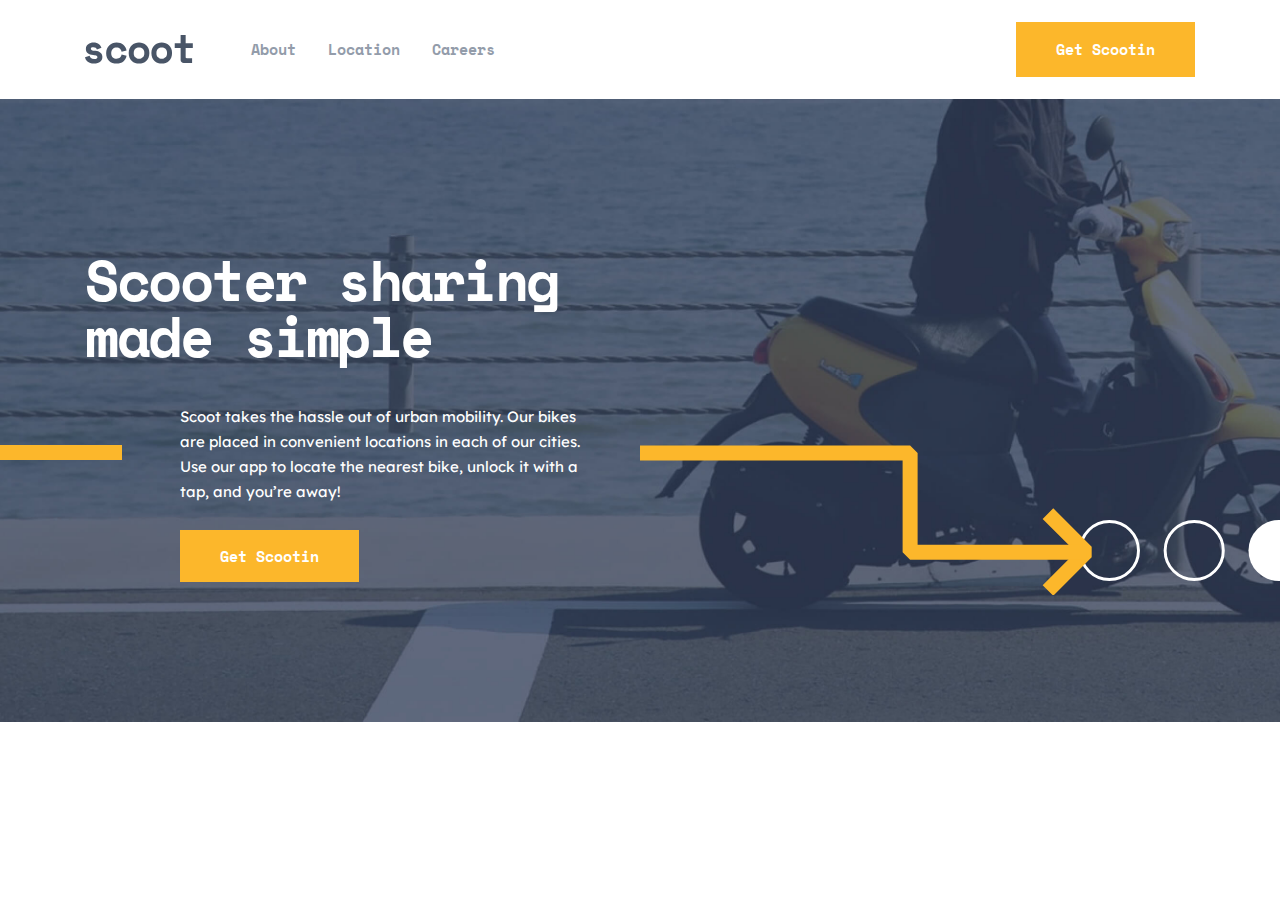
==== index.html @ 07ed49f8 "initial commit" ====
<!DOCTYPE html>
<html lang="en">

<head>
  <meta charset="UTF-8">
  <meta http-equiv="X-UA-Compatible" content="IE=edge">
  <meta name="viewport" content="width=device-width, initial-scale=1.0">
  <title>Scoot</title>
  <link rel="stylesheet" href="css/normalize.mini.css">
  <link rel="stylesheet" href="css/styles.css">
</head>

<body>
<!-- HEADER -->
<header class="site__header">
  <div class="container header__container">
    <a class="site__header-link" href="index.html">
      <img class="site__header-img" src="./img/logo-scoot.svg" alt="Logo Scoot" width="108" height="28"></a>

      <nav class="site__nav">
  <ul class="site__nav-list">
    <li class="site__nav-item"><a href="#" class="site__nav-link">about</a></li>
    <li class="site__nav-item"><a href="#" class="site__nav-link">location</a></li>
    <li class="site__nav-item"><a href="#" class="site__nav-link">careers</a></li>
  </ul>
      </nav>
  <a class="button header__btn" href="#" >get scootin</a>
  </div>
</header>

<!-- MAIN -->

<main class="site__main">
  <!-- HERO -->
  <section class="hero">
    <h1 class="visually-hidden">Scoot the best</h1>
    <div class="container hero__container">
<h2 class="hero__heading">Scooter sharing made simple</h2>
<div class="hero__content">
  <p class="hero_desc">Scoot takes the hassle out of urban mobility. Our bikes are placed in convenient locations in each of our cities. Use our app to locate the nearest bike, unlock it with a tap, and you’re away!</p>
  <a class="button hero__btn" href="#" >get scootin</a>
</div>
    </div>
  </section>
</main>

</body>

</html>
---- css/styles.css ----
/* space-mono-regular - latin */
@font-face {
  font-family: "Space Mono";
  font-style: normal;
  font-weight: 400;
  src: url("../fonts/space-mono-v6-latin-regular.eot"); /* IE9 Compat Modes */
  src:
       url("../fonts/space-mono-v6-latin-regular.eot?#iefix") format("embedded-opentype"), /* IE6-IE8 */
       url("../fonts/space-mono-v6-latin-regular.woff2") format("woff2"), /* Super Modern Browsers */
       url("../fonts/space-mono-v6-latin-regular.woff") format("woff"), /* Modern Browsers */
       url("../fonts/space-mono-v6-latin-regular.ttf") format("truetype"), /* Safari, Android, iOS */
       url("../fonts/space-mono-v6-latin-regular.svg#SpaceMono") format("svg"); /* Legacy iOS */
}
/* space-mono-700 - latin */
@font-face {
  font-family: "Space Mono";
  font-style: normal;
  font-weight: 700;
  src: url("../fonts/space-mono-v6-latin-700.eot"); /* IE9 Compat Modes */
  src:
       url("../fonts/space-mono-v6-latin-700.eot?#iefix") format("embedded-opentype"), /* IE6-IE8 */
       url("../fonts/space-mono-v6-latin-700.woff2") format("woff2"), /* Super Modern Browsers */
       url("../fonts/space-mono-v6-latin-700.woff") format("woff"), /* Modern Browsers */
       url("../fonts/space-mono-v6-latin-700.ttf") format("truetype"), /* Safari, Android, iOS */
       url("../fonts/space-mono-v6-latin-700.svg#SpaceMono") format("svg"); /* Legacy iOS */
}

/* lexend-deca-regular - latin */
@font-face {
  font-family: "Lexend Deca";
  font-style: normal;
  font-weight: 400;
  src: url("../fonts/lexend-deca-v7-latin-regular.eot"); /* IE9 Compat Modes */
  src:
       url("../fonts/lexend-deca-v7-latin-regular.eot?#iefix") format("embedded-opentype"), /* IE6-IE8 */
       url("../fonts/lexend-deca-v7-latin-regular.woff2") format("woff2"), /* Super Modern Browsers */
       url("../fonts/lexend-deca-v7-latin-regular.woff") format("woff"), /* Modern Browsers */
       url("../fonts/lexend-deca-v7-latin-regular.ttf") format("truetype"), /* Safari, Android, iOS */
       url("../fonts/lexend-deca-v7-latin-regular.svg#LexendDeca") format("svg"); /* Legacy iOS */
}

:root{
--yellow:#FCB72B;
--dark-navy:#495567;
--dim-grey:#939CAA;
--light-grey:#E5ECF4;
--snow:#F2F5F9;
--light-yellow:#FFF4DF;
--white:#fff;
}



html {
  box-sizing: border-box;
  height: 100%;
}

*,
*::before,
*::after {
  box-sizing: inherit;
}

.container {
  max-width: 1150px;
  margin-left: auto;
  margin-right: auto;
  padding-left: 20px;
  padding-right: 20px;
}

body {
  display: flex;
  flex-direction: column;
  height: 100%;
  padding: 0;
  margin: 0;
  font-family:"Lexend Deca", "Arial", sans-serif;
  font-style: normal;
  font-weight: normal;
  font-size: 15px;
  line-height: 25px;
  background-color: #fff;
}

img {
  max-width: 100%;
  height: auto;
}

.visually-hidden {
  position: absolute;
  width: 1px;
  height: 1px;
  margin: -1px;
  border: 0;
  padding: 0;
  clip: rect(0 0 0 0);
  overflow: hidden;
}

/* HEADER */
.site__header {
  padding: 22px 0;
}
.header__container{
  display: flex;
  align-items: center;
}
.site__header-link {
  margin-right: 58px;
}
.site__header-img {
  display: block;
}
.site__nav {
  margin-right: auto;
}
.site__nav-list {
  padding: 0;
  margin: 0;
  list-style: none;
  display: flex;
  align-items: center;
}
.site__nav-item:not(:last-child) {
  margin-right: 32px;
}
.site__nav-link {
  text-decoration: none;
  text-transform: capitalize;
  font-family: "Space Mono";
  font-weight: bold;
  color: var(--dim-grey);
}
.button {
  text-decoration: none;
  text-transform: capitalize;
  font-family: "Space Mono";
  font-weight: bold;
  color: var(--white);
  background-color: var(--yellow);
  padding: 14px 39px;
  border: 1px solid transparent;
  transition: color 0.3s ease,
  background-color 0.3s ease;
}
.button:hover{
  color: var(--yellow);
  background-color: var(--white);
  border: 1px solid var(--yellow);
}

/* HERO */
.hero {
  position: relative;
  z-index: 1;
padding: 153px 0;
background-image: url(../img/three-circle.svg), url(../img/hero-bg.jpg) ;
background-repeat: no-repeat;
background-size: 234px 63px, cover;
background-position: calc(50% + 53%) 75%, center center;
}

.hero__heading {
  width: 500px;
  margin: 0;
  font-family: Space Mono;
font-weight: bold;
font-size: 56px;
line-height: 56px;
letter-spacing: -2.5px;
color: var(--white);
margin-bottom: 40px;
}
.hero_desc {
  width: 405px;
  margin: 0;
  color: var(--white);
  margin-bottom: 40px;
  margin-left: 95px;
}
.hero__content{
  position: relative;
  z-index: 1;
}
.hero__content::before{
  content: "";
  display: block;
  width: 203px;
  height: 15px;
  position: absolute;
  z-index: -1;
  top: 25%;
  left: -15%;
  background-image: url(../img/hero-line-bg.svg);
  background-repeat: no-repeat;
}

.hero__content::after{
  content: "";
  display: block;
  width: 453px;
  height: 150px;
  position: absolute;
  z-index: -1;
  top: 25%;
  left: 50%;
  background-image: url(../img/big-arrow.svg);
  background-repeat: no-repeat;
}
.hero__btn {
  margin-left: 95px;
}
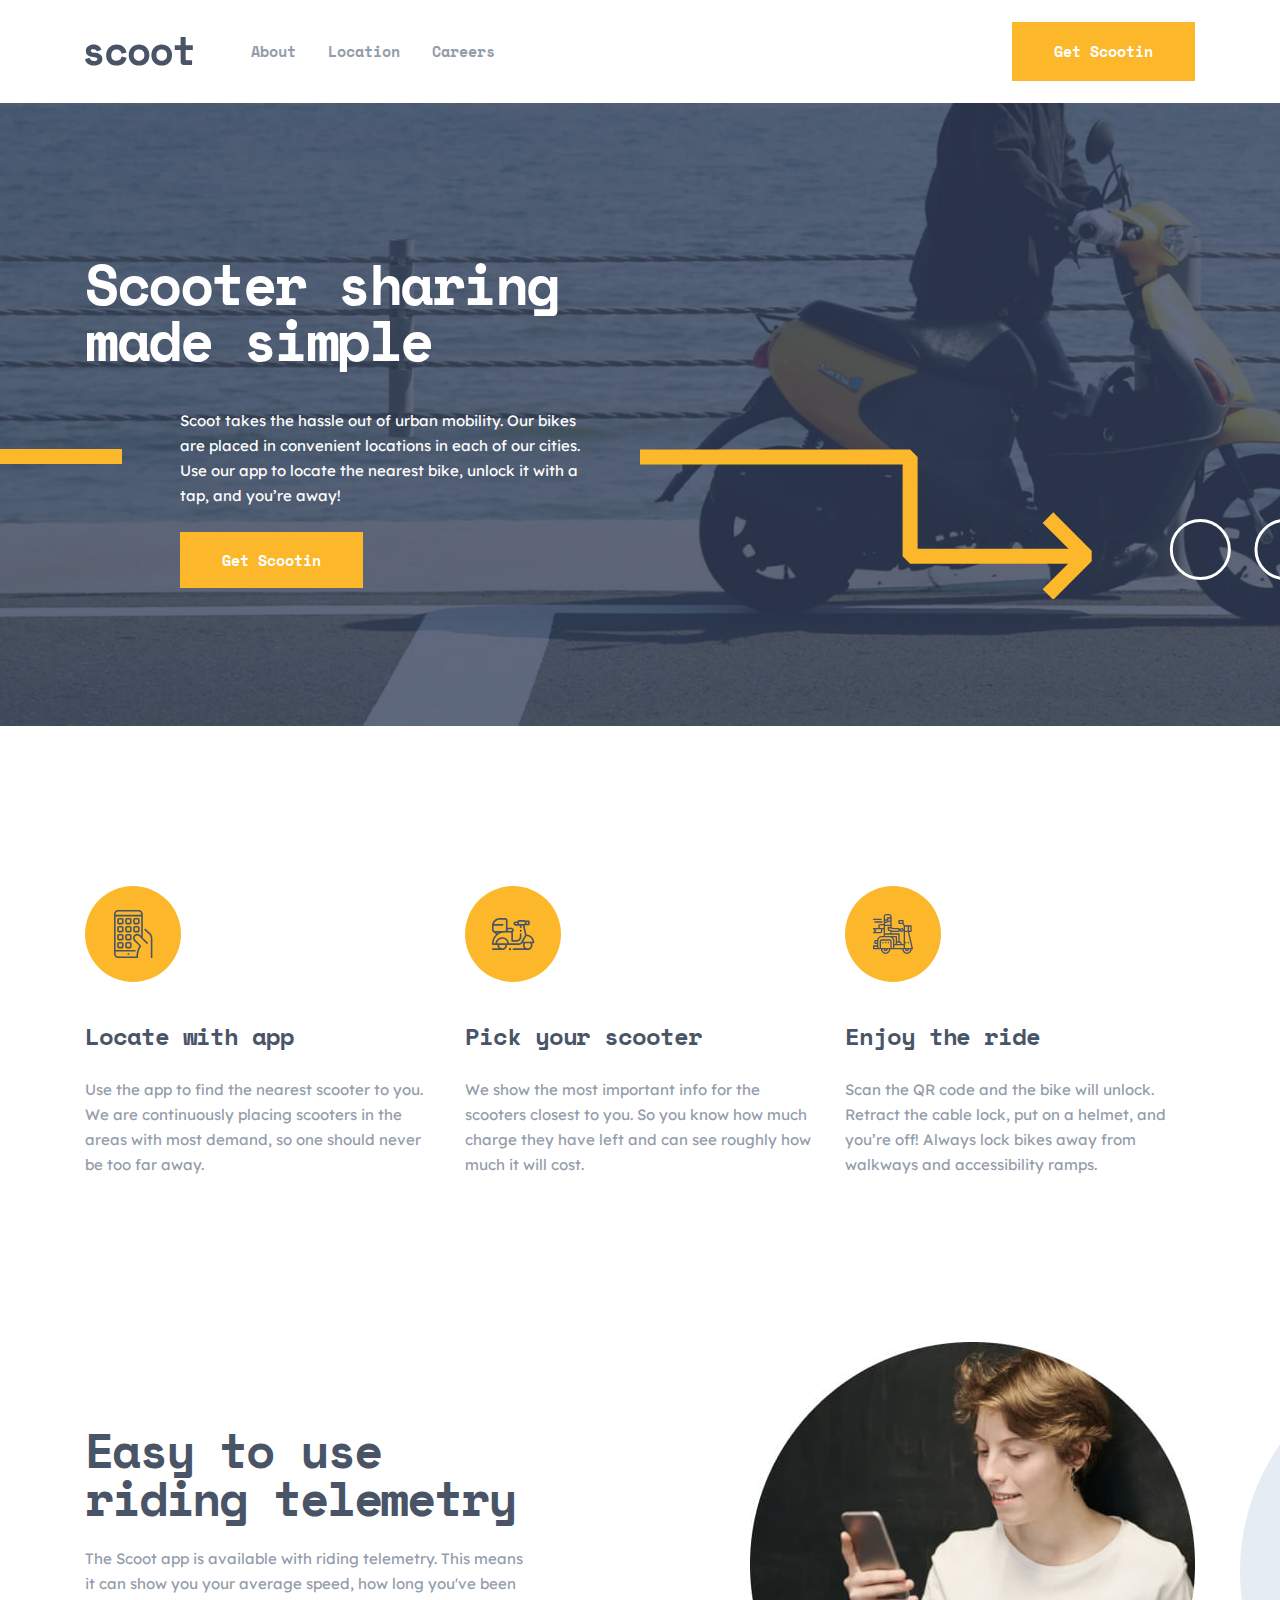
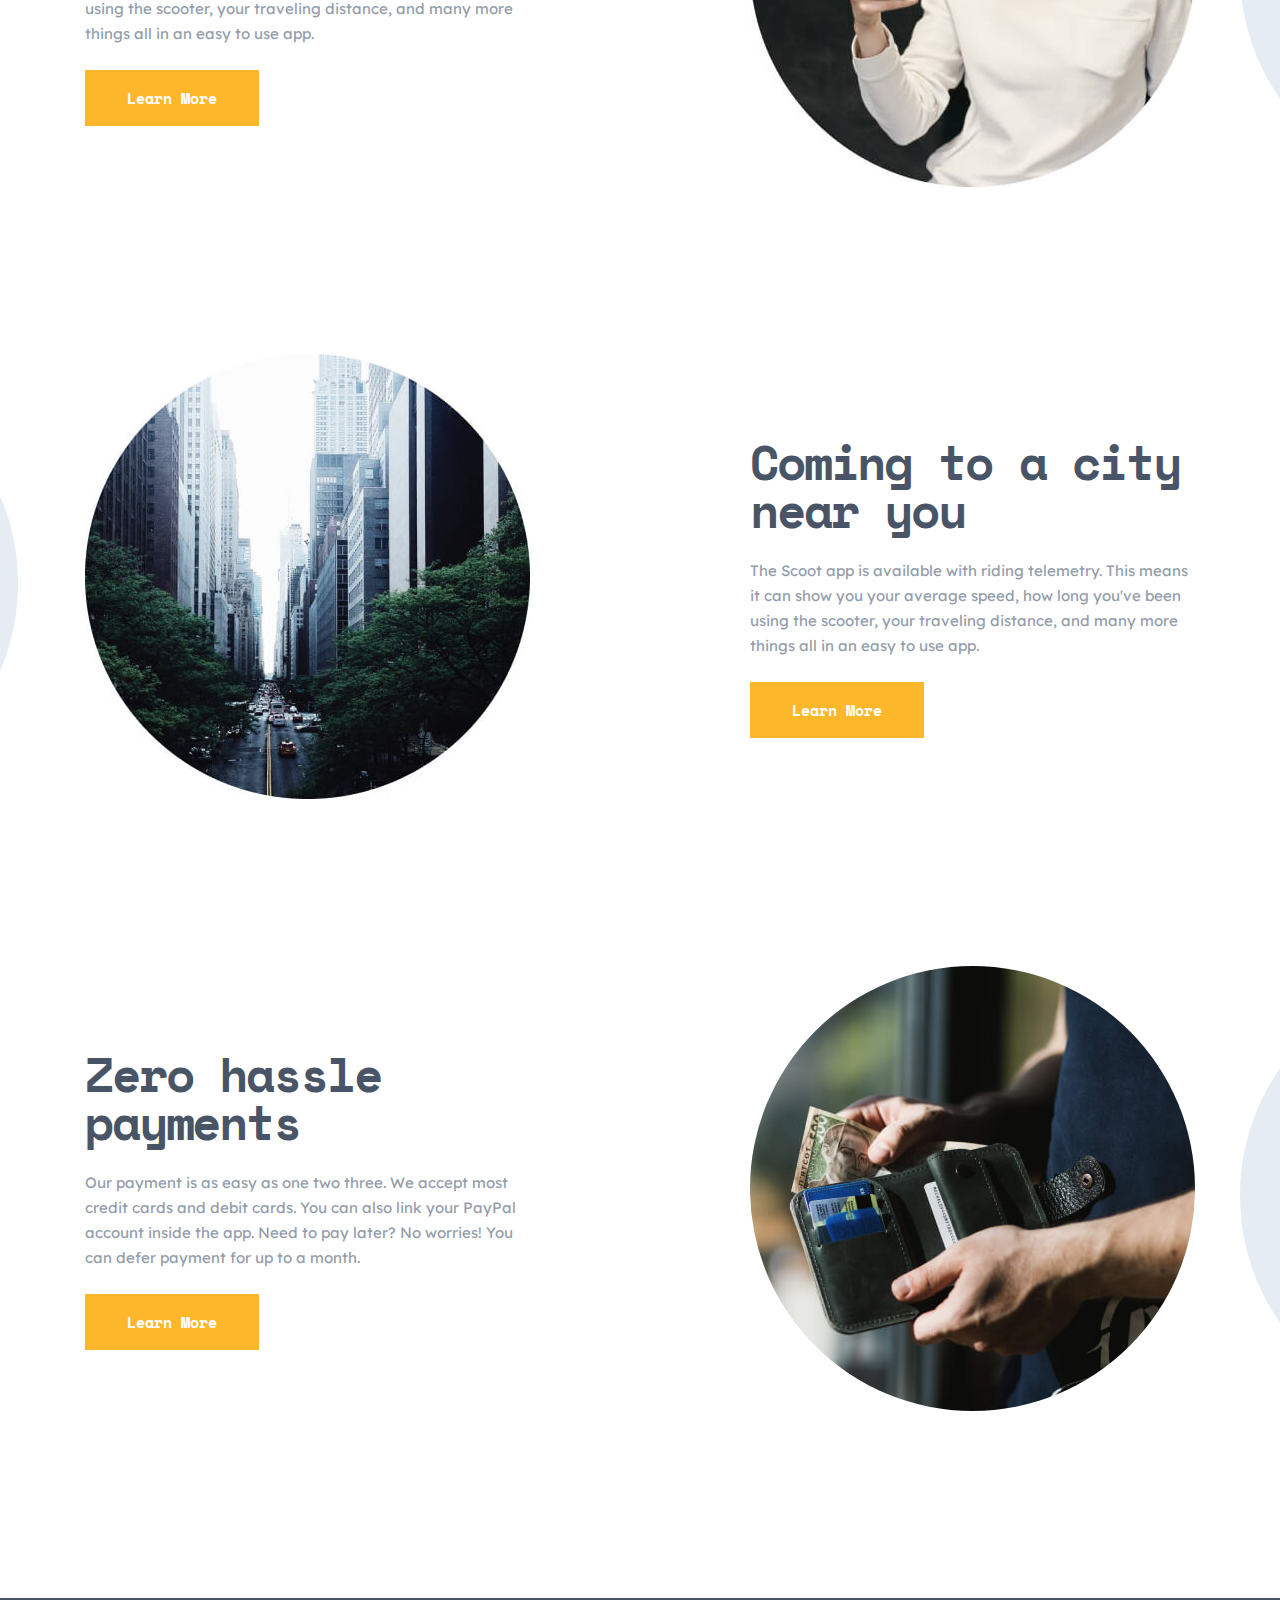
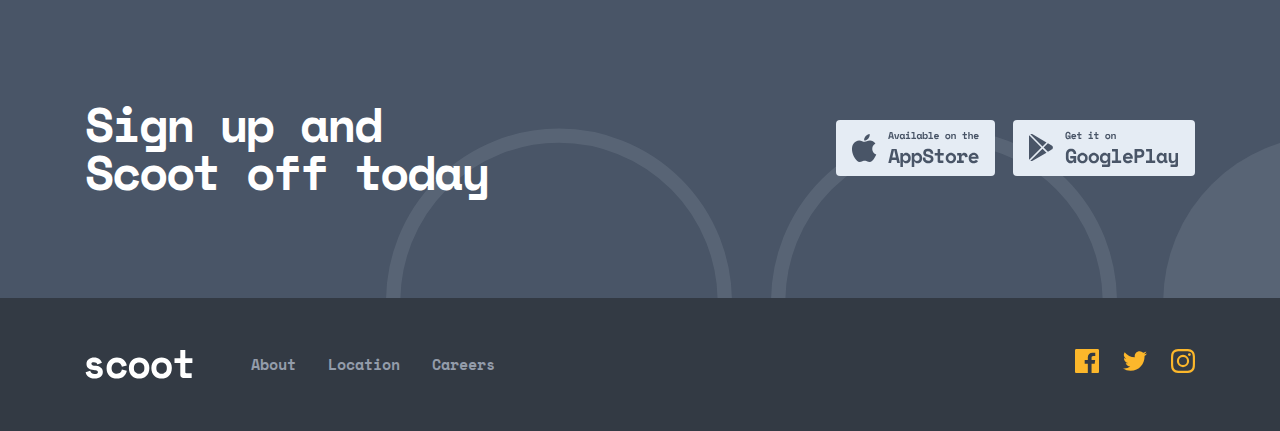
==== commit 2d7e8358: "add footer" ====
--- a/index.html
+++ b/index.html
@@ -11,39 +11,139 @@
 </head>
 
 <body>
-<!-- HEADER -->
-<header class="site__header">
-  <div class="container header__container">
-    <a class="site__header-link" href="index.html">
-      <img class="site__header-img" src="./img/logo-scoot.svg" alt="Logo Scoot" width="108" height="28"></a>
+  <!-- HEADER -->
+  <header class="site__header">
+    <div class="container header__container">
+      <a class="site__header-link" href="index.html">
+        <img class="site__header-img" src="./img/logo-scoot.svg" alt="Logo Scoot" width="108" height="28"></a>
 
-      <nav class="site__nav">
-  <ul class="site__nav-list">
-    <li class="site__nav-item"><a href="#" class="site__nav-link">about</a></li>
-    <li class="site__nav-item"><a href="#" class="site__nav-link">location</a></li>
-    <li class="site__nav-item"><a href="#" class="site__nav-link">careers</a></li>
-  </ul>
-      </nav>
-  <a class="button header__btn" href="#" >get scootin</a>
-  </div>
-</header>
+        <nav class="site__nav">
+          <ul class="site__nav-list">
+            <li class="site__nav-item"><a href="#" class="site__nav-link">about</a></li>
+            <li class="site__nav-item"><a href="#" class="site__nav-link">location</a></li>
+            <li class="site__nav-item"><a href="#" class="site__nav-link">careers</a></li>
+          </ul>
+        </nav>
+        <a class="button header__btn" href="#" >get scootin</a>
+      </div>
+    </header>
 
-<!-- MAIN -->
+    <!-- MAIN -->
 
-<main class="site__main">
-  <!-- HERO -->
-  <section class="hero">
-    <h1 class="visually-hidden">Scoot the best</h1>
-    <div class="container hero__container">
-<h2 class="hero__heading">Scooter sharing made simple</h2>
-<div class="hero__content">
-  <p class="hero_desc">Scoot takes the hassle out of urban mobility. Our bikes are placed in convenient locations in each of our cities. Use our app to locate the nearest bike, unlock it with a tap, and you’re away!</p>
-  <a class="button hero__btn" href="#" >get scootin</a>
-</div>
-    </div>
-  </section>
-</main>
+    <main class="site__main">
+      <!-- HERO -->
+      <section class="hero">
+        <h1 class="visually-hidden">Scoot the best</h1>
+        <div class="container hero__container">
+          <h2 class="hero__heading">Scooter sharing made simple</h2>
+          <div class="hero__content">
+            <p class="hero_desc">Scoot takes the hassle out of urban mobility. Our bikes are placed in convenient locations in each of our cities. Use our app to locate the nearest bike, unlock it with a tap, and you’re away!</p>
+            <a class="button hero__btn" href="#" >get scootin</a>
+          </div>
+        </div>
+      </section>
 
-</body>
+      <!-- steps -->
+      <section class="steps">
+        <h2 class="visually-hidden">Scoot features</h2>
+        <div class="container">
+          <ol class="steps__list">
+            <li class="steps__item item-calc">
+              <h3 class="steps__item-title">Locate with app</h3>
+              <p class="steps__item-desc">Use the app to find the nearest scooter to you. We are continuously placing scooters in the areas with most demand, so one should never be too far away. </p>
+            </li>
+            <li class="steps__item item-bike">
+              <h3 class="steps__item-title">Pick your scooter</h3>
+              <p class="steps__item-desc">We show the most important info for the scooters closest to you. So you know how much charge they have left and can see roughly how much it will cost.</p>
+            </li>
+            <li class="steps__item item-speedbike">
+              <h3 class="steps__item-title">Enjoy the ride</h3>
+              <p class="steps__item-desc">Scan the QR code and the bike will unlock. Retract the cable lock, put on a helmet, and you’re off! Always lock bikes away from walkways and accessibility ramps.</p>
+            </li>
+          </ol>
+        </div>
+      </section>
 
-</html>+      <!-- FEATURES -->
+
+      <section class="features">
+        <div class="container">
+
+          <div class="features__box">
+            <div class="features__box-inner">
+              <h2 class="features__title">Easy to use
+                riding telemetry</h2>
+                <p class="features__desc">The Scoot app is available with riding telemetry. This means it can show you your average speed, how long you've been using the scooter, your traveling distance, and many more things all in an easy to use app.</p>
+                <a class="button features__btn" href="#" >learn more</a>
+              </div>
+
+              <div class="features__img-box">
+                <img src="./img/photo-girl-with-phone.jpg" alt="Photo girl with phone" width="445" height="445">
+              </div>
+            </div>
+
+            <div class="features__box features-location">
+              <div class="features__box-inner">
+                <h2 class="features__title">Coming to a city near you</h2>
+                <p class="features__desc">The Scoot app is available with riding telemetry. This means it can show you your average speed, how long you've been using the scooter, your traveling distance, and many more things all in an easy to use app.</p>
+                <a class="button features__btn" href="#" >learn more</a>
+              </div>
+
+              <div class="features__img-box city-imgbox">
+                <img src="./img/photo-city.jpg" alt="Photo girl with phone" width="445" height="445">
+              </div>
+            </div>
+
+            <div class="features__box features-payments">
+              <div class="features__box-inner">
+                <h2 class="features__title">Zero hassle payments</h2>
+                <p class="features__desc">Our payment is as easy as one two three. We accept most credit cards and debit cards. You can also link your PayPal account inside the app. Need to pay later? No worries! You can defer payment for up to a month.</p>
+                <a class="button features__btn" href="#" >learn more</a>
+              </div>
+
+              <div class="features__img-box payments-imgbox">
+                <img class="features__img-payments" src="./img/photo-money-pocket.jpg" alt="Photo girl with phone" width="445" height="445">
+              </div>
+            </div>
+          </div>
+        </section>
+
+        <section class="app-market">
+          <div class="container app-market__container">
+            <h2 class="app-market__title">Sign up and Scoot off today</h2>
+            <ul class="app-market__list">
+              <li class="app-market__item"><a class="app-market__link" href="#" ><img class="app-market__img" src="./img/icon-apple.svg" alt="icon apple market" width="159" height="56"></a></li>
+              <li class="app-market__item"><a class="app-market__link" href="#"><img class="app-market__img" src="./img/icon-googleplaye.svg" alt="icon google play" width="182" height="56"></a></li>
+            </ul>
+          </div>
+        </section>
+      </main>
+
+      <footer class="site__footer">
+        <h2 class="visually-hidden">scoot footer navigation</h2>
+        <div class="container footer__container">
+          <a class="site__header-link footer-link" href="index.html">
+            <img class="site__footer-img" src="./img/logo-white.svg" alt="Logo Scoot" width="108" height="28"></a>
+
+            <nav class="site__nav footer__nav">
+              <ul class="site__nav-list footer__nav-list">
+                <li class="site__nav-item footer__nav-item"><a href="#" class="site__nav-link footer__nav-link">about</a></li>
+                <li class="site__nav-item footer__nav-item"><a href="#" class="site__nav-link footer__nav-link">location</a></li>
+                <li class="site__nav-item footer__nav-item"><a href="#" class="site__nav-link footer__nav-link">careers</a></li>
+              </ul>
+            </nav>
+
+            <ul class="footer__social-list">
+              <li class="footer__social-item">
+                <a href="#" class="footer__social-link"><svg width="24" height="24" fill="none" xmlns="http://www.w3.org/2000/svg"><path d="M22.675 0H1.325C.593 0 0 .593 0 1.325v21.351C0 23.407.593 24 1.325 24H12.82v-9.294H9.692v-3.622h3.128V8.413c0-3.1 1.893-4.788 4.659-4.788 1.325 0 2.463.099 2.795.143v3.24l-1.918.001c-1.504 0-1.795.715-1.795 1.763v2.313h3.587l-.467 3.622h-3.12V24h6.116c.73 0 1.323-.593 1.323-1.325V1.325C24 .593 23.407 0 22.675 0z" fill="currentColor"/></svg></a></li>
+                <li class="footer__social-item">
+                  <a href="#" class="footer__social-link"><svg width="24" height="20" fill="none" xmlns="http://www.w3.org/2000/svg"><path d="M24 2.557a9.83 9.83 0 01-2.828.775A4.932 4.932 0 0023.337.608a9.864 9.864 0 01-3.127 1.195A4.916 4.916 0 0016.616.248c-3.179 0-5.515 2.966-4.797 6.045A13.978 13.978 0 011.671 1.149a4.93 4.93 0 001.523 6.574 4.903 4.903 0 01-2.229-.616c-.054 2.281 1.581 4.415 3.949 4.89a4.935 4.935 0 01-2.224.084 4.928 4.928 0 004.6 3.419A9.9 9.9 0 010 17.54a13.94 13.94 0 007.548 2.212c9.142 0 14.307-7.721 13.995-14.646A10.025 10.025 0 0024 2.557z" fill="currentColor"/></svg></a></li>
+                  <li class="footer__social-item">
+                    <a href="#" class="footer__social-link"><svg width="24" height="24" fill="none" xmlns="http://www.w3.org/2000/svg"><path fill-rule="evenodd" clip-rule="evenodd" d="M12 0C8.741 0 8.333.014 7.053.072 2.695.272.273 2.69.073 7.052.014 8.333 0 8.741 0 12c0 3.259.014 3.668.072 4.948.2 4.358 2.618 6.78 6.98 6.98C8.333 23.986 8.741 24 12 24c3.259 0 3.668-.014 4.948-.072 4.354-.2 6.782-2.618 6.979-6.98.059-1.28.073-1.689.073-4.948 0-3.259-.014-3.667-.072-4.947-.196-4.354-2.617-6.78-6.979-6.98C15.668.014 15.259 0 12 0zm0 2.163c3.204 0 3.584.012 4.85.07 3.252.148 4.771 1.691 4.919 4.919.058 1.265.069 1.645.069 4.849 0 3.205-.012 3.584-.069 4.849-.149 3.225-1.664 4.771-4.919 4.919-1.266.058-1.644.07-4.85.07-3.204 0-3.584-.012-4.849-.07-3.26-.149-4.771-1.699-4.919-4.92-.058-1.265-.07-1.644-.07-4.849 0-3.204.013-3.583.07-4.849.149-3.227 1.664-4.771 4.919-4.919 1.266-.057 1.645-.069 4.849-.069zM5.838 12a6.162 6.162 0 1112.324 0 6.162 6.162 0 01-12.324 0zM12 16a4 4 0 110-8 4 4 0 010 8zm4.965-10.405a1.44 1.44 0 112.881.001 1.44 1.44 0 01-2.881-.001z" fill="currentColor"/></svg></a></li>
+                  </ul>
+                </div>
+              </footer>
+
+            </body>
+
+            </html>--- a/css/styles.css
+++ b/css/styles.css
@@ -5,11 +5,11 @@
   font-weight: 400;
   src: url("../fonts/space-mono-v6-latin-regular.eot"); /* IE9 Compat Modes */
   src:
-       url("../fonts/space-mono-v6-latin-regular.eot?#iefix") format("embedded-opentype"), /* IE6-IE8 */
-       url("../fonts/space-mono-v6-latin-regular.woff2") format("woff2"), /* Super Modern Browsers */
-       url("../fonts/space-mono-v6-latin-regular.woff") format("woff"), /* Modern Browsers */
-       url("../fonts/space-mono-v6-latin-regular.ttf") format("truetype"), /* Safari, Android, iOS */
-       url("../fonts/space-mono-v6-latin-regular.svg#SpaceMono") format("svg"); /* Legacy iOS */
+  url("../fonts/space-mono-v6-latin-regular.eot?#iefix") format("embedded-opentype"), /* IE6-IE8 */
+  url("../fonts/space-mono-v6-latin-regular.woff2") format("woff2"), /* Super Modern Browsers */
+  url("../fonts/space-mono-v6-latin-regular.woff") format("woff"), /* Modern Browsers */
+  url("../fonts/space-mono-v6-latin-regular.ttf") format("truetype"), /* Safari, Android, iOS */
+  url("../fonts/space-mono-v6-latin-regular.svg#SpaceMono") format("svg"); /* Legacy iOS */
 }
 /* space-mono-700 - latin */
 @font-face {
@@ -18,11 +18,11 @@
   font-weight: 700;
   src: url("../fonts/space-mono-v6-latin-700.eot"); /* IE9 Compat Modes */
   src:
-       url("../fonts/space-mono-v6-latin-700.eot?#iefix") format("embedded-opentype"), /* IE6-IE8 */
-       url("../fonts/space-mono-v6-latin-700.woff2") format("woff2"), /* Super Modern Browsers */
-       url("../fonts/space-mono-v6-latin-700.woff") format("woff"), /* Modern Browsers */
-       url("../fonts/space-mono-v6-latin-700.ttf") format("truetype"), /* Safari, Android, iOS */
-       url("../fonts/space-mono-v6-latin-700.svg#SpaceMono") format("svg"); /* Legacy iOS */
+  url("../fonts/space-mono-v6-latin-700.eot?#iefix") format("embedded-opentype"), /* IE6-IE8 */
+  url("../fonts/space-mono-v6-latin-700.woff2") format("woff2"), /* Super Modern Browsers */
+  url("../fonts/space-mono-v6-latin-700.woff") format("woff"), /* Modern Browsers */
+  url("../fonts/space-mono-v6-latin-700.ttf") format("truetype"), /* Safari, Android, iOS */
+  url("../fonts/space-mono-v6-latin-700.svg#SpaceMono") format("svg"); /* Legacy iOS */
 }
 
 /* lexend-deca-regular - latin */
@@ -32,21 +32,22 @@
   font-weight: 400;
   src: url("../fonts/lexend-deca-v7-latin-regular.eot"); /* IE9 Compat Modes */
   src:
-       url("../fonts/lexend-deca-v7-latin-regular.eot?#iefix") format("embedded-opentype"), /* IE6-IE8 */
-       url("../fonts/lexend-deca-v7-latin-regular.woff2") format("woff2"), /* Super Modern Browsers */
-       url("../fonts/lexend-deca-v7-latin-regular.woff") format("woff"), /* Modern Browsers */
-       url("../fonts/lexend-deca-v7-latin-regular.ttf") format("truetype"), /* Safari, Android, iOS */
-       url("../fonts/lexend-deca-v7-latin-regular.svg#LexendDeca") format("svg"); /* Legacy iOS */
+  url("../fonts/lexend-deca-v7-latin-regular.eot?#iefix") format("embedded-opentype"), /* IE6-IE8 */
+  url("../fonts/lexend-deca-v7-latin-regular.woff2") format("woff2"), /* Super Modern Browsers */
+  url("../fonts/lexend-deca-v7-latin-regular.woff") format("woff"), /* Modern Browsers */
+  url("../fonts/lexend-deca-v7-latin-regular.ttf") format("truetype"), /* Safari, Android, iOS */
+  url("../fonts/lexend-deca-v7-latin-regular.svg#LexendDeca") format("svg"); /* Legacy iOS */
 }
 
 :root{
---yellow:#FCB72B;
---dark-navy:#495567;
---dim-grey:#939CAA;
---light-grey:#E5ECF4;
---snow:#F2F5F9;
---light-yellow:#FFF4DF;
---white:#fff;
+  --yellow:#FCB72B;
+  --dark-navy:#495567;
+  --dim-grey:#939CAA;
+  --light-grey:#E5ECF4;
+  --snow:#F2F5F9;
+  --light-yellow:#FFF4DF;
+  --white:#fff;
+  --footer:#333A44;
 }
 
 
@@ -82,6 +83,7 @@
   font-size: 15px;
   line-height: 25px;
   background-color: #fff;
+  overflow-x: hidden;
 }
 
 img {
@@ -133,6 +135,10 @@
   font-family: "Space Mono";
   font-weight: bold;
   color: var(--dim-grey);
+  transition: color 0.3s ease;
+}
+.site__nav-link:hover{
+  color: var(--yellow);
 }
 .button {
   text-decoration: none;
@@ -142,37 +148,37 @@
   color: var(--white);
   background-color: var(--yellow);
   padding: 14px 39px;
-  border: 1px solid transparent;
+  border: 3px solid transparent;
   transition: color 0.3s ease,
   background-color 0.3s ease;
 }
 .button:hover{
   color: var(--yellow);
-  background-color: var(--white);
-  border: 1px solid var(--yellow);
+  background-color: transparent;
+  border: 3px solid var(--yellow);
 }
 
 /* HERO */
 .hero {
   position: relative;
   z-index: 1;
-padding: 153px 0;
-background-image: url(../img/three-circle.svg), url(../img/hero-bg.jpg) ;
-background-repeat: no-repeat;
-background-size: 234px 63px, cover;
-background-position: calc(50% + 53%) 75%, center center;
+  padding: 153px 0;
+  background-image: url("../img/three-circle.svg"), url("../img/hero-bg.jpg") ;
+  background-repeat: no-repeat;
+  background-size: 234px 63px, cover;
+  background-position: calc(50% + 645px) 415px, center center;
 }
 
 .hero__heading {
   width: 500px;
   margin: 0;
   font-family: Space Mono;
-font-weight: bold;
-font-size: 56px;
-line-height: 56px;
-letter-spacing: -2.5px;
-color: var(--white);
-margin-bottom: 40px;
+  font-weight: bold;
+  font-size: 56px;
+  line-height: 56px;
+  letter-spacing: -2.5px;
+  color: var(--white);
+  margin-bottom: 40px;
 }
 .hero_desc {
   width: 405px;
@@ -194,7 +200,7 @@
   z-index: -1;
   top: 25%;
   left: -15%;
-  background-image: url(../img/hero-line-bg.svg);
+  background-image: url("../img/hero-line-bg.svg");
   background-repeat: no-repeat;
 }
 
@@ -207,9 +213,252 @@
   z-index: -1;
   top: 25%;
   left: 50%;
-  background-image: url(../img/big-arrow.svg);
+  background-image: url("../img/big-arrow.svg");
   background-repeat: no-repeat;
 }
 .hero__btn {
   margin-left: 95px;
+}
+
+/* FEATURES */
+.steps{
+  padding-top: 160px;
+  padding-bottom: 75px;
+  background-image: url("../img/grey-line.svg");
+  background-size: 924px 15px;
+  background-repeat: no-repeat;
+  background-position: calc(50% - 250px) calc(50% - 60px);
+
+}
+.steps__list {
+  list-style: none;
+  margin: 0;
+  padding: 0;
+  display: flex;
+  align-items: center;
+}
+.steps__item {
+  width: 350px;
+}
+.steps__item:not(:last-child){
+  margin-right: 30px;
+}
+.steps__item::before{
+  content: "";
+  display: block;
+  width: 96px;
+  height: 96px;
+  background-image: url("../img/icon-calculator.svg");
+  background-repeat: no-repeat;
+  background-position: center center;
+  background-size: contain;
+  margin-bottom: 40px;
+}
+
+.item-bike::before{
+  background-image: url(../img/icon-bike.svg);
+}
+.item-speedbike::before{
+  background-image: url("../img/icon-speed-bike.svg");
+}
+
+.steps__item-title {
+  margin: 0;
+  font-family: "Space Mono";
+  font-weight: bold;
+  font-size: 24px;
+  line-height: 28px;
+  letter-spacing: -1.07143px;
+  color: var(--dark-navy);
+  margin-bottom: 27px;
+}
+.steps__item-desc {
+  color: var(--dim-grey);
+}
+
+/* FEATURES */
+.features{
+  padding-top: 75px;
+  padding-bottom: 180px;
+}
+
+.features__box {
+  display: flex;
+  align-items: center;
+  justify-content: space-between;
+  margin-bottom: 160px;
+}
+.features__box:last-child{
+  margin-bottom: 0;
+}
+.features__box-inner {
+  width: 445px;
+}
+.features__title {
+  margin: 0;
+  font-family: "Space Mono";
+  font-weight: bold;
+  font-size: 48px;
+  line-height: 48px;
+  letter-spacing: -2.14286px;
+  color: var(--dark-navy);
+  margin-bottom: 24px;
+}
+.features__desc {
+  color: var(--dim-grey);
+  margin-bottom: 40px;
+}
+
+.features__img-box {
+  position: relative;
+  z-index: 1;
+}
+
+.features__img-box::before{
+  content: "";
+  position: absolute;
+  left: -130px;
+  bottom: 0;
+  z-index: 10;
+  width: 735px;
+  height: 140px;
+  background-image: url("../img/arrow-right.svg");
+  background-repeat: no-repeat;
+  background-position: center;
+  background-size: contain;
+}
+
+.features__img-box::after{
+  content: "";
+  position: absolute;
+  right:  -110%;
+  bottom: 0;
+  z-index: 1;
+  width: 445px;
+  height: 445px;
+  background-image: url("../img/grey-circle.svg");
+  background-repeat: no-repeat;
+  background-position: center;
+  background-size: contain;
+}
+
+.features-location{
+  flex-direction: row-reverse;
+}
+
+.city-imgbox::before{
+  content: "";
+  position: absolute;
+  left: -118%;
+  top: 0;
+  z-index: 10;
+  width: 735px;
+  height: 140px;
+  background-image: url("../img/arrow-left.svg");
+  background-repeat: no-repeat;
+  background-position: center;
+  background-size: contain;
+}
+
+.city-imgbox::after{
+  content: "";
+  position: absolute;
+  right:  115%;
+  bottom: 0;
+  z-index: 1;
+  width: 445px;
+  height: 445px;
+  background-image: url("../img/grey-circle.svg");
+  background-repeat: no-repeat;
+  background-position: center;
+  background-size: contain;
+}
+
+.features__img-payments{
+  border-radius: 50%;
+}
+
+.payments-imgbox::before{
+  content: "";
+  position: absolute;
+  left: 235px;
+  top: 66px;
+  z-index: 10;
+  width: 735px;
+  height: 140px;
+  background-image: url("../img/arrow-right.svg");
+  background-repeat: no-repeat;
+  background-position: center;
+  background-size: contain;
+}
+
+/* APP-MARKET */
+.app-market {
+  padding: 102px 0;
+  background-color:var(--dark-navy);
+  background-image: url("../img/three-big-circle.svg");
+  background-repeat: no-repeat;
+  background-size: 1153px 347px;
+  background-position: calc(50% + 300px) 130px;
+}
+.app-market__container{
+  display: flex;
+  align-items: center;
+}
+.app-market__title {
+  width: 415px;
+  margin: 0;
+  font-family: "Space Mono";
+  font-weight: bold;
+  font-size: 48px;
+  line-height: 48px;
+  letter-spacing: -2.14286px;
+  color: var(--white);
+  margin-right: auto;
+}
+.app-market__list {
+  margin: 0;
+  padding: 0;
+  list-style: none;
+  display: flex;
+  align-items: center;
+}
+.app-market__item:not(:last-child) {
+  margin-right: 18px;
+}
+.app-market__img {
+  display: block;
+}
+
+/* FOOTER */
+
+.site__footer {
+  background-color: var(--footer);
+  padding: 36px 0;
+}
+
+.footer__container {
+  display: flex;
+  align-items: center;
+}
+
+.site__footer-img {
+  display: block;
+}
+
+.footer__social-list {
+  display: flex;
+  align-items: center;
+  list-style: none;
+}
+.footer__social-item:not(:last-child) {
+  margin-right: 24px;
+}
+.footer__social-link {
+  color: var(--yellow);
+  transition: color 0.3s ease;
+}
+
+.footer__social-link:hover {
+  color: var(--white);
 }